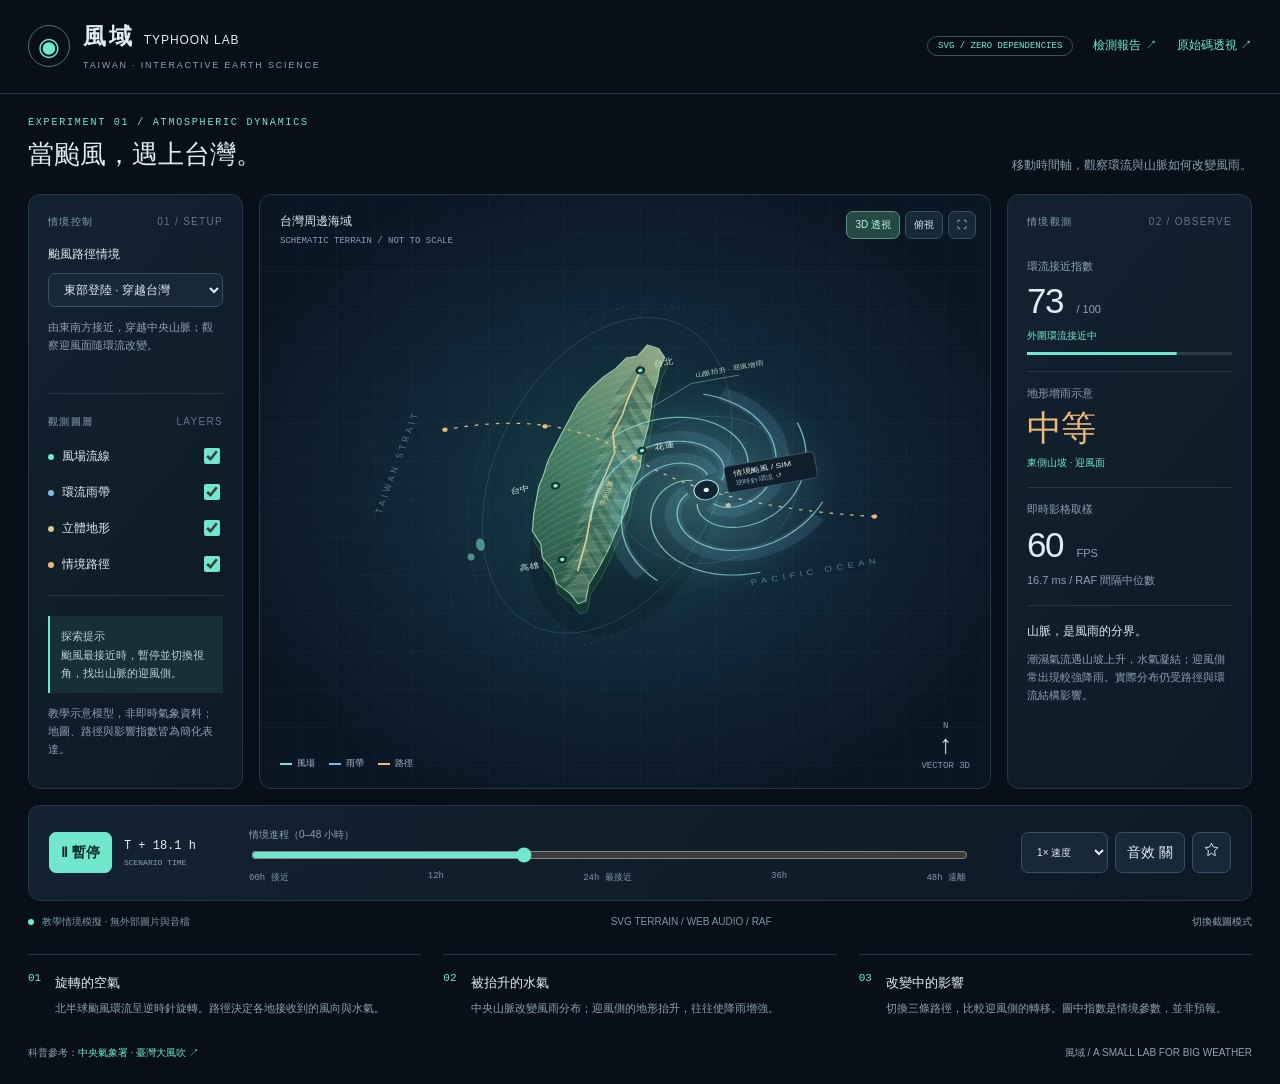
==== index.html @ c5cc216a "Publish typhoon interactive workbench without Markdown files" ====
<!doctype html>
<html lang="zh-Hant">
<head>
<meta charset="utf-8"><meta name="viewport" content="width=device-width,initial-scale=1">
<meta name="description" content="純 SVG 颱風與台灣地形互動教學工作台">
<title>風域 · TYPHOON LAB</title>
<style>
:root{color-scheme:dark;--bg:#090f19;--panel:#101d2b;--line:#263747;--text:#e1edf4;--muted:#8ca2b5;--cyan:#71e8cd;--amber:#efba79;--ease:cubic-bezier(.34,1.56,.64,1)}
*{box-sizing:border-box}
body{margin:0;background:var(--bg);color:var(--text);font:14px/1.65 'Segoe UI','Microsoft JhengHei',sans-serif}
button,select,input{font:inherit}
button,select{background:#172839;color:var(--text);border:1px solid #365064;border-radius:7px;padding:8px 11px}
button{cursor:pointer;transition:transform .22s var(--ease),background .2s}
button:hover{transform:scale(1.03);background:#254339}
button:active{transform:scale(.97)}
:focus-visible{outline:2px solid var(--cyan);outline-offset:4px}
a{color:var(--cyan);text-decoration:none}
a:hover{text-decoration:underline}
header{padding:18px 28px;border-bottom:1px solid var(--line);display:flex;justify-content:space-between;align-items:center;gap:20px}
.brand{display:flex;align-items:center;gap:13px}
.logo{width:42px;height:42px;border:1px solid #4c7468;border-radius:50%;display:grid;place-items:center;font-size:25px;color:var(--cyan)}
h1{font-size:23px;letter-spacing:.12em;margin:0}
h1 small{font-size:12px;font-weight:400;letter-spacing:.08em}
.brand p{font-size:9px;letter-spacing:.2em;color:var(--muted);margin:2px 0}
nav{display:flex;gap:20px;align-items:center;font-size:12px}
.badge{border:1px solid #35554b;color:var(--cyan);border-radius:20px;padding:4px 10px;font:9px Consolas,monospace}
.shell{max-width:1800px;margin:auto;padding:23px 28px}
.intro{display:flex;align-items:end;justify-content:space-between;margin-bottom:18px}
.eyebrow{font:10px Consolas,monospace;color:var(--cyan);letter-spacing:.18em}
h2{font-weight:500;font-size:26px;margin:5px 0 0}
.intro p{color:var(--muted);font-size:12px;margin:0}
.workspace{display:grid;grid-template-columns:215px minmax(350px,1fr) 245px;gap:16px}
.panel{border:1px solid var(--line);border-radius:12px;background:linear-gradient(130deg,#132231,#0e1926)}
.sidebar,.stats{padding:19px}
.section-label{display:flex;justify-content:space-between;font-size:10px;letter-spacing:.13em;color:var(--muted);margin-bottom:15px}
.section-label b{font-weight:400;color:#61798e}
.field label{display:block;font-size:12px;margin-bottom:8px}
.field select{width:100%;font-size:12px}
.scenario-copy,.small{color:var(--muted);font-size:11px}
.scenario-copy{min-height:55px}
.divider{height:1px;background:var(--line);margin:20px 0}
.toggle{display:flex;align-items:center;justify-content:space-between;margin:14px 0;font-size:12px;cursor:pointer}
.toggle input{accent-color:var(--cyan);width:16px;height:16px}
.dot{display:inline-block;width:6px;height:6px;background:var(--cyan);border-radius:50%;margin-right:8px}
.hint{padding:11px;border-left:2px solid var(--cyan);background:#173038;color:#bad2cf;font-size:11px}
.viewport{position:relative;overflow:hidden;background:radial-gradient(ellipse at center,#173e47 0%,#102737 40%,#0b1624 80%);min-height:500px}
.viewport:before{content:'';position:absolute;inset:0;background-image:linear-gradient(#79b6cc09 1px,transparent 1px),linear-gradient(90deg,#79b6cc09 1px,transparent 1px);background-size:38px 38px;pointer-events:none}
.canvas-head{position:absolute;top:17px;left:20px;z-index:2;font-size:12px}
.canvas-head p{font:9px Consolas,monospace;color:var(--muted);margin:5px 0}
.view-tools{position:absolute;right:14px;top:16px;display:flex;gap:5px;z-index:3}
.view-tools button{font-size:10px;padding:5px 8px}
.view-tools [aria-pressed=true]{background:#254a45;color:#b6f8e5;border-color:#588f80}
#scene{position:relative;width:100%;height:500px;display:block}
.world{transform-origin:400px 285px;transition:transform .7s ease-out}
.perspective .world{transform:translateY(35px) rotate(-10deg) scaleY(.8)}
.ocean-label{fill:#527b8a;font-size:11px;letter-spacing:5px}
.map-label{fill:#d6ebe5;font-size:11px}
.city{fill:#8df1d5;stroke:#12352f;stroke-width:3}
.terrain-line{fill:none;stroke:#a1c8a1;stroke-width:.65;opacity:.45}
.wind-path{fill:none;stroke:#99e7d6;stroke-width:1.6;stroke-linecap:round;opacity:.7}
.rainband{fill:none;stroke:#7cbee8;stroke-width:19;opacity:.13}
.storm-track{fill:none;stroke:var(--amber);stroke-width:1.7;stroke-dasharray:4 8}
.draw-path{stroke-dasharray:1;stroke-dashoffset:1;animation:draw 1s ease-out forwards}
@keyframes draw{to{stroke-dashoffset:0}
}
@keyframes bounce{50%{transform:scale(1.3)}
100%{transform:scale(1)}
}
.saved svg{animation:bounce .5s var(--ease)}
.canvas-bottom{position:absolute;bottom:17px;left:20px;right:20px;display:flex;justify-content:space-between;align-items:end;pointer-events:none}
.legend{display:flex;gap:14px;color:#9eb9c8;font-size:9px}
.legend i{width:12px;height:2px;display:inline-block;vertical-align:middle;margin-right:5px}
.compass{color:#7e9fae;text-align:center;font:9px Consolas,monospace}
.compass span{display:block;font-size:26px;color:#c1e9df}
.metric{padding:12px 0 16px;border-bottom:1px solid var(--line)}
.label{font-size:11px;color:var(--muted)}
.value{font-size:35px;line-height:1.5;font-weight:300;letter-spacing:-.04em}
.value small{font-size:11px;color:var(--muted);letter-spacing:0;margin-left:5px}
.sub{font-size:10px;color:var(--cyan)}
.amber .value{color:var(--amber)}
.bar{height:3px;background:#293d48;margin-top:8px;overflow:hidden}
.bar span{height:100%;background:var(--cyan);display:block;transform-origin:left}
.insight h3{font-size:12px;font-weight:500;margin:16px 0 8px}
.insight p{font-size:11px;color:var(--muted);margin:0}
.transport{grid-column:1/-1;display:grid;grid-template-columns:180px 1fr 245px;gap:20px;align-items:center;padding:16px 20px}
.play-group{display:flex;gap:12px;align-items:center}
.primary{background:var(--cyan);color:#092b25;border-color:var(--cyan);font-weight:600}
.primary:hover{background:#a5f3df}
.time-value{font:12px Consolas,monospace;white-space:nowrap}
.time-value small{display:block;font-size:8px;color:var(--muted);margin-top:5px}
.timeline label{font-size:10px;color:var(--muted)}
input[type=range]{width:100%;accent-color:var(--cyan);cursor:pointer}
.ticks{display:flex;justify-content:space-between;font:9px Consolas,monospace;color:#7e99ac}
.transport-end{display:flex;justify-content:end;gap:7px}
.transport-end select{font-size:10px;max-width:90px}
.bottomline{display:flex;justify-content:space-between;gap:15px;font-size:10px;color:#7c93a6;margin-top:13px}
.text-button{border:0;background:none;padding:0;color:var(--muted);font-size:10px}
.learning{display:grid;grid-template-columns:repeat(3,1fr);gap:22px;margin-top:24px}
.learn-item{border-top:1px solid var(--line);padding:17px 0;display:flex;gap:14px}
.number{color:var(--cyan);font:11px Consolas,monospace}
h3{font-size:13px;font-weight:500;margin:0 0 6px}
.learn-item p{font-size:11px;color:var(--muted);margin:0}
.foot{display:flex;justify-content:space-between;gap:15px;font-size:10px;color:var(--muted);padding-top:10px}
.toast{position:fixed;bottom:25px;left:50%;transform:translateX(-50%);padding:10px 20px;border:1px solid #68b69c;background:#23453a;border-radius:7px;z-index:20}
.capture .learning,.capture .foot{display:none}
@media(min-width:1600px){#scene{height:570px}
.viewport{min-height:570px}
.sidebar,.stats{padding:24px}
.metric{padding:18px 0 23px}
.scenario-copy{min-height:85px}
}
@media(max-width:1100px){.workspace{grid-template-columns:185px minmax(300px,1fr)}
.stats{grid-column:1/-1;display:grid;grid-template-columns:repeat(4,1fr);gap:18px}
.stats>.section-label{display:none}
.metric{border:0;padding:0}
.insight h3{margin-top:0}
.transport{grid-template-columns:150px 1fr 220px}
nav .badge{display:none}
}
@media(max-width:700px){header{padding:15px}
h1{font-size:20px}
h1 small{font-size:10px}
nav{gap:10px;font-size:11px}
nav a:last-child{display:none}
.shell{padding:16px}
.intro{display:block}
.intro p{margin-top:7px}
.workspace{display:flex;flex-direction:column}
.sidebar{display:grid;grid-template-columns:1fr 1fr;gap:10px;padding:15px}
.sidebar>.section-label,.sidebar>.divider,.sidebar>.hint{display:none}
.layers{grid-column:2;grid-row:1}
.toggle{margin:6px 0}
.sidebar>.small{grid-column:1/-1;margin:0}
.scenario-copy{min-height:0}
.viewport{min-height:410px}
#scene{height:410px}
.view-tools{top:51px}
.stats{grid-template-columns:repeat(3,1fr);padding:15px;gap:12px}
.value{font-size:27px}
.insight{grid-column:1/-1}
.transport{display:flex;flex-wrap:wrap;gap:12px;padding:15px}
.timeline{order:3;width:100%}
.transport-end{margin-left:auto}
.learning{display:block}
.bottomline,.foot{flex-wrap:wrap}
}
@media(prefers-reduced-motion:reduce){*{animation:none!important;transition:none!important}
}
@media print{header,.sidebar,.transport,.foot{display:none}
.workspace{display:block}
.viewport{break-inside:avoid}
.stats{display:flex;gap:25px}
body{print-color-adjust:exact}
}


@media(max-width:700px){header{flex-wrap:wrap;gap:10px}.brand{min-width:0}.workspace>*{min-width:0;width:100%}.sidebar{grid-template-columns:minmax(0,1.2fr) minmax(0,1fr)}.field,.layers{min-width:0}.field select{min-width:0;max-width:100%;padding:7px 4px;font-size:10px}.toggle{font-size:10px}.layers .section-label{font-size:9px}.transport-end{flex-wrap:wrap}.stats{grid-template-columns:repeat(3,minmax(0,1fr))}.stats .small{font-size:9px}.bottomline span{overflow-wrap:anywhere}.foot{flex-direction:column}}
</style>
</head>
<body>
<header>
<div class="brand">
<div class="logo" aria-hidden="true">◉</div>
<div>
<h1>風域 <small>TYPHOON LAB</small>
</h1>
<p>TAIWAN · INTERACTIVE EARTH SCIENCE</p>
</div>
</div>
<nav aria-label="主要導覽">
<span class="badge">SVG / ZERO DEPENDENCIES</span>
<a href="review.html">檢測報告 ↗</a>
<a href="pointout.html">原始碼透視 ↗</a>
</nav>
</header>
<main class="shell">
<div class="intro">
<div>
<div class="eyebrow">EXPERIMENT 01 / ATMOSPHERIC DYNAMICS</div>
<h2>當颱風，遇上台灣。</h2>
</div>
<p>移動時間軸，觀察環流與山脈如何改變風雨。</p>
</div>
<div class="workspace">
<aside class="panel sidebar">
<div class="section-label">情境控制 <b>01 / SETUP</b>
</div>
<div class="field">
<label for="scenario">颱風路徑情境</label>
<select id="scenario">
<option value="cross">東部登陸 · 穿越台灣</option>
<option value="north">東側北上 · 沿海掠過</option>
<option value="south">南側通過 · 西南氣流</option>
</select>
<p class="scenario-copy" id="scenarioCopy">
</p>
</div>
<div class="divider">
</div>
<div class="layers">
<div class="section-label">觀測圖層 <b>LAYERS</b>
</div>
<label class="toggle">
<span>
<i class="dot">
</i>風場流線</span>
<input id="windToggle" type="checkbox" checked>
</label>
<label class="toggle">
<span>
<i class="dot" style="background:#7cbee8">
</i>環流雨帶</span>
<input id="rainToggle" type="checkbox" checked>
</label>
<label class="toggle">
<span>
<i class="dot" style="background:#d3c791">
</i>立體地形</span>
<input id="terrainToggle" type="checkbox" checked>
</label>
<label class="toggle">
<span>
<i class="dot" style="background:#efba79">
</i>情境路徑</span>
<input id="trackToggle" type="checkbox" checked>
</label>
</div>
<div class="divider">
</div>
<div class="hint">探索提示<br>颱風最接近時，暫停並切換視角，找出山脈的迎風側。</div>
<p class="small">教學示意模型，非即時氣象資料；地圖、路徑與影響指數皆為簡化表達。</p>
</aside>
<section class="panel viewport perspective" id="viewport" aria-label="台灣與颱風三維向量視覺化">
<div class="canvas-head">台灣周邊海域<p>SCHEMATIC TERRAIN / NOT TO SCALE</p>
</div>
<div class="view-tools">
<button id="view3d" aria-pressed="true">3D 透視</button>
<button id="view2d" aria-pressed="false">俯視</button>
<button id="fullscreen" aria-label="全螢幕展示">⛶</button>
</div>
<svg id="scene" viewBox="0 0 800 570" role="img" aria-labelledby="mapTitle mapDesc">
<title id="mapTitle">台灣地形與颱風環流示意</title>
<desc id="mapDesc">逆時針颱風沿虛線移動，台灣中央山脈以向量山脊呈現。</desc>
<defs>
<linearGradient id="land" x1="0" y1="1" x2="1" y2="0">
<stop stop-color="#255348"/>
<stop offset=".5" stop-color="#4b8168"/>
<stop offset="1" stop-color="#95aa88"/>
</linearGradient>
<radialGradient id="stormGlow">
<stop stop-color="#87d8df" stop-opacity=".3"/>
<stop offset="1" stop-color="#70b3d0" stop-opacity="0"/>
</radialGradient>
<pattern id="seaGrid" width="60" height="60" patternUnits="userSpaceOnUse">
<path d="M60 0H0V60" fill="none" stroke="#548b9b" stroke-opacity=".15" stroke-width=".6"/>
</pattern>
<path id="island" d="M451 107 463 115 468 129 460 143 455 160 447 179 441 203 435 224 425 250 419 276 405 303 397 330 380 359 366 386 351 410 338 428 331 451 322 453 315 437 302 419 300 399 291 379 292 360 285 340 290 316 296 296 301 279 309 263 317 244 327 227 338 209 350 190 362 171 379 154 395 141 411 132 425 120 438 120Z"/>
<clipPath id="islandClip">
<use href="#island"/>
</clipPath>
</defs>
<g class="world">
<ellipse cx="385" cy="360" rx="100" ry="150" fill="#000" opacity=".16" transform="rotate(24 385 360)"/>
<rect x="60" y="60" width="680" height="470" fill="url(#seaGrid)"/>
<text x="119" y="278" class="ocean-label" transform="rotate(-65 119 278)">TAIWAN STRAIT</text>
<text x="520" y="470" class="ocean-label">PACIFIC OCEAN</text>
<g opacity=".3" stroke="#5e9d9d" fill="none">
<ellipse cx="380" cy="280" rx="134" ry="226" transform="rotate(24 380 280)"/>
<ellipse cx="380" cy="280" rx="151" ry="245" transform="rotate(24 380 280)" stroke-dasharray="2 6"/>
</g>
<use href="#island" fill="#153a33" transform="translate(0 15)" stroke="#759f82" stroke-opacity=".4"/>
<use href="#island" fill="url(#land)" stroke="#9aceaa" stroke-width="1.3"/>
<g id="terrain" clip-path="url(#islandClip)">
<g id="terrainMesh">
</g>
<path d="M437 143 418 179 409 199 395 222 393 250 378 279 365 302 354 331 344 365 328 407" stroke="#e0cf97" stroke-width="2" fill="none"/>
<g id="contours">
</g>
</g>
<g id="track">
<path id="route" class="storm-track" d="M672 404 Q489 350 414 262 T207 176"/>
<g id="trackPoints" fill="#efba79">
</g>
</g>
<g id="stormPosition">
<circle r="155" fill="url(#stormGlow)"/>
<circle r="104" fill="none" stroke="#7cbee8" stroke-opacity=".2"/>
<g id="rain">
</g>
<g id="cyclone">
</g>
<circle r="14" fill="#102635" stroke="#b8eee2" stroke-width="1.3"/>
<circle r="3" fill="#d8f9ed"/>
<g transform="translate(24 -28)">
<rect width="104" height="38" rx="5" fill="#111e2b" stroke="#3c626d"/>
<text x="10" y="15" fill="#e5f3ef" font-size="10">情境颱風 / SIM</text>
<text x="10" y="29" fill="#85aeba" font-size="9">逆時針環流 ↺</text>
</g>
</g>
<g class="map-label">
<circle cx="438" cy="141" r="4" class="city"/>
<text x="454" y="139">台北</text>
<circle cx="320" cy="282" r="4" class="city"/>
<text x="268" y="282">台中</text>
<circle cx="313" cy="387" r="4" class="city"/>
<text x="263" y="393">高雄</text>
<circle cx="424" cy="254" r="4" class="city"/>
<text x="439" y="256">花蓮</text>
<text x="371" y="322" fill="#e1d9a8" font-size="9" transform="rotate(-65 371 322)">中央山脈</text>
</g>
<path d="M418 208 493 172H548" fill="none" stroke="#8aacab" stroke-width=".7"/>
<text x="499" y="164" fill="#b1ccbf" font-size="9">山脈抬升 · 迎風增雨</text>
<g fill="#6bbaa8" opacity=".7">
<ellipse cx="224" cy="346" rx="5" ry="9"/>
<ellipse cx="211" cy="361" rx="4" ry="5"/>
</g>
</g>
</svg>
<div class="canvas-bottom">
<div class="legend">
<span>
<i style="background:#71e8cd">
</i>風場</span>
<span>
<i style="background:#7cbee8">
</i>雨帶</span>
<span>
<i style="background:#efba79">
</i>路徑</span>
</div>
<div class="compass">N<span>↑</span>VECTOR 3D</div>
</div>
</section>
<aside class="panel stats">
<div class="section-label">情境觀測 <b>02 / OBSERVE</b>
</div>
<div class="metric">
<div class="label">環流接近指數</div>
<div class="value">
<span id="proximity">—</span>
<small>/ 100</small>
</div>
<div class="sub" id="phase">外圍環流接近中</div>
<div class="bar">
<span id="proximityBar">
</span>
</div>
</div>
<div class="metric amber">
<div class="label">地形增雨示意</div>
<div class="value" id="rainLevel">中等</div>
<div class="sub" id="windward">東側山坡 · 迎風面</div>
</div>
<div class="metric">
<div class="label">即時影格取樣</div>
<div class="value">
<span id="fps">—</span>
<small>FPS</small>
</div>
<div class="small">
<span id="frameMs">—</span> ms / RAF 間隔中位數</div>
</div>
<div class="insight">
<h3>山脈，是風雨的分界。</h3>
<p>潮濕氣流遇山坡上升，水氣凝結；迎風側常出現較強降雨。實際分布仍受路徑與環流結構影響。</p>
</div>
</aside>
<section class="panel transport" aria-label="播放控制">
<div class="play-group">
<button id="play" class="primary">Ⅱ 暫停</button>
<div id="timeLabel" class="time-value">T + 16.8 h<small>SCENARIO TIME</small>
</div>
</div>
<div class="timeline">
<label for="scrubber">情境進程（0–48 小時）</label>
<input id="scrubber" type="range" min="0" max="1000" value="350" aria-label="情境時間軸">
<div class="ticks">
<span>00h 接近</span>
<span>12h</span>
<span>24h 最接近</span>
<span>36h</span>
<span>48h 遠離</span>
</div>
</div>
<div class="transport-end">
<select id="speed" aria-label="播放速度">
<option value="1">1× 速度</option>
<option value="2">2× 速度</option>
<option value=".5">0.5× 速度</option>
</select>
<button id="sound" aria-pressed="false">音效 關</button>
<button id="bookmark" aria-label="收藏目前情境" aria-pressed="false">
<svg width="15" height="15" viewBox="0 0 24 24" fill="none" stroke="currentColor" stroke-width="1.5">
<path id="starPath" pathLength="1" d="m12 2 3 6 7 1-5 5 1 8-6-4-6 4 1-8-5-5 7-1Z"/>
</svg>
</button>
</div>
</section>
</div>
<div class="bottomline">
<span>
<i class="dot">
</i>教學情境模擬 · 無外部圖片與音檔</span>
<span>SVG TERRAIN / WEB AUDIO / RAF</span>
<button id="captureMode" class="text-button">切換截圖模式</button>
</div>
<section class="learning" aria-label="原理導讀">
<article class="learn-item">
<span class="number">01</span>
<div>
<h3>旋轉的空氣</h3>
<p>北半球颱風環流呈逆時針旋轉。路徑決定各地接收到的風向與水氣。</p>
</div>
</article>
<article class="learn-item">
<span class="number">02</span>
<div>
<h3>被抬升的水氣</h3>
<p>中央山脈改變風雨分布；迎風側的地形抬升，往往使降雨增強。</p>
</div>
</article>
<article class="learn-item">
<span class="number">03</span>
<div>
<h3>改變中的影響</h3>
<p>切換三條路徑，比較迎風側的轉移。圖中指數是情境參數，並非預報。</p>
</div>
</article>
</section>
<footer class="foot">
<span>科普參考：<a href="https://pweb.cwa.gov.tw/PopularScience/wt/wt_30.html" target="_blank" rel="noopener">中央氣象署 · 臺灣大風吹 ↗</a>
</span>
<span>風域 / A SMALL LAB FOR BIG WEATHER</span>
</footer>
</main>
<div id="toast" class="toast" role="status" hidden>
</div>
<script>

'use strict';
const $=id=>document.getElementById(id),NS='http://www.w3.org/2000/svg';
// Local SVG geometry: no external media requests.
function svgNode(tag,attrs,parent){const n=document.createElementNS(NS,tag);for(const [k,v] of Object.entries(attrs))n.setAttribute(k,v);parent.append(n);return n;}
for(let i=0;i<29;i++){const y=130+i*11,x=445-i*4.2;svgNode('path',{d:'M'+(x-100)+' '+(y+34)+' Q'+(x-8)+' '+(y-35)+' '+(x+61)+' '+(y+27),class:'terrain-line'},$('contours'));}
for(let i=0;i<28;i++){const y=145+i*10,x=439-i*3.9,peak=13+Math.sin(i*2.3)*8;svgNode('path',{d:'M'+(x-35)+' '+(y+24)+' L'+x+' '+(y-peak)+' L'+(x+15)+' '+(y+35)+'Z',fill:i%2?'#bdd3aa':'#1d4f45',opacity:i%2?'.2':'.4',stroke:'#a3c9a1','stroke-width':'.5'},$('terrainMesh'));}
for(let arm=0;arm<7;arm++){let d='';for(let j=0;j<=60;j++){const r=22+j*1.9,a=arm*Math.PI*2/7-j*.046;d+=(j?'L':'M')+(Math.cos(a)*r).toFixed(2)+' '+(Math.sin(a)*r).toFixed(2)+' ';}svgNode('path',{d,class:'wind-path'},$('cyclone'));if(arm%2===0)svgNode('path',{d,class:'rainband'},$('rain'));}
const scenarios={cross:{d:'M672 404 Q489 350 414 262 T207 176',points:[[672,404],[510,352],[414,262],[320,196],[207,176]],copy:'由東南方接近，穿越中央山脈；觀察迎風面隨環流改變。',wind:['東側山坡 · 迎風面','西側山坡 · 迎風面']},north:{d:'M650 455 Q560 300 506 204 T518 70',points:[[650,455],[568,320],[506,204],[500,132],[518,70]],copy:'沿台灣東側海面北上，觀察東部與北部山區的迎風效應。',wind:['東側山坡 · 迎風面','北側山坡 · 迎風面']},south:{d:'M680 448 Q488 478 364 444 T120 380',points:[[680,448],[516,462],[364,444],[240,408],[120,380]],copy:'從台灣南側向西移動；後期以西南側水氣增強作教學示意。',wind:['東南山坡 · 迎風面','西南山坡 · 迎風面']}};
const reduced=matchMedia('(prefers-reduced-motion: reduce)').matches;
let playing=!reduced,progress=.35,last=0,rotation=0,soundEnabled=false,audioContext,frames=[],lastMetrics=0,lastUI=0,toastTimer,scrubSoundAt=0,routeLength=0;
function notify(message){$('toast').textContent=message;$('toast').hidden=false;clearTimeout(toastTimer);toastTimer=setTimeout(()=>$('toast').hidden=true,2600);}
// Independent oscillator/envelope per note allows overlapping rapid clicks.
async function tone(kind='click'){if(!soundEnabled)return;try{audioContext??=new (window.AudioContext||window.webkitAudioContext)();await audioContext.resume();const t=audioContext.currentTime;for(const [i,f] of (kind==='chord'?[523.25,659.25,783.99]:kind==='snap'?[880]:[1200]).entries()){const o=audioContext.createOscillator(),g=audioContext.createGain();o.type='sine';o.frequency.setValueAtTime(f,t);o.frequency.exponentialRampToValueAtTime(f*.65,t+.08);g.gain.setValueAtTime(.0001,t);g.gain.exponentialRampToValueAtTime(.055/(i+1),t+.006);g.gain.exponentialRampToValueAtTime(.0001,t+.1);o.connect(g).connect(audioContext.destination);o.start(t);o.stop(t+.12);o.onended=()=>{o.disconnect();g.disconnect();};}}catch{soundEnabled=false;$('sound').textContent='音效 不可用';$('sound').setAttribute('aria-pressed','false');notify('音效未能啟用，請確認瀏覽器音訊權限。');}}
function updateScene(){const p=$('route').getPointAtLength(routeLength*progress);$('stormPosition').setAttribute('transform','translate('+p.x+' '+p.y+')');const proximity=Math.round(100*Math.exp(-Math.pow((progress-.55)/.31,2)));$('proximity').textContent=proximity;$('proximityBar').style.transform='scaleX('+(proximity/100)+')';$('rainLevel').textContent=proximity>78?'強烈':proximity>35?'中等':'微弱';$('phase').textContent=progress<.48?'外圍環流接近中':progress<.65?'環流最接近台灣':'環流逐漸遠離';$('windward').textContent=scenarios[$('scenario').value].wind[progress<.62?0:1];$('timeLabel').replaceChildren(document.createTextNode('T + '+(progress*48).toFixed(1)+' h'),Object.assign(document.createElement('small'),{textContent:'SCENARIO TIME'}));$('scrubber').value=Math.round(progress*1000);}
function setScenario(){const s=scenarios[$('scenario').value];$('route').setAttribute('d',s.d);routeLength=$('route').getTotalLength();$('trackPoints').replaceChildren();for(const [x,y] of s.points)svgNode('circle',{cx:x,cy:y,r:3},$('trackPoints'));$('scenarioCopy').textContent=s.copy;frames=[];updateScene();tone('snap');}
function syncPlay(){$('play').textContent=playing?'Ⅱ 暫停':'▶ 播放';$('play').setAttribute('aria-label',playing?'暫停動畫':'播放動畫');}
$('play').onclick=()=>{playing=!playing;syncPlay();tone();};$('scenario').onchange=setScenario;
$('scrubber').oninput=()=>{progress=Number($('scrubber').value)/1000;updateScene();if(performance.now()-scrubSoundAt>140){tone('snap');scrubSoundAt=performance.now();}};
for(const [id,target] of [['windToggle','cyclone'],['rainToggle','rain'],['terrainToggle','terrain'],['trackToggle','track']])$(id).onchange=()=>{$(target).style.opacity=$(id).checked?'1':'0';tone();};
for(const [id,is3d] of [['view3d',true],['view2d',false]])$(id).onclick=()=>{$('viewport').classList.toggle('perspective',is3d);$('view3d').setAttribute('aria-pressed',String(is3d));$('view2d').setAttribute('aria-pressed',String(!is3d));tone('snap');};
$('sound').onclick=()=>{soundEnabled=!soundEnabled;$('sound').textContent=soundEnabled?'音效 開':'音效 關';$('sound').setAttribute('aria-pressed',String(soundEnabled));tone('chord');};
$('bookmark').onclick=()=>{const saved=$('bookmark').getAttribute('aria-pressed')!=='true';$('bookmark').setAttribute('aria-pressed',String(saved));$('bookmark').classList.toggle('saved',saved);$('starPath').classList.toggle('draw-path',saved);$('starPath').setAttribute('fill',saved?'#efba79':'none');try{saved?localStorage.setItem('typhoon-bookmark',JSON.stringify({scenario:$('scenario').value,progress})):localStorage.removeItem('typhoon-bookmark');}catch{}notify(saved?'已收藏目前路徑與時間；下次開啟將恢復。':'已移除收藏');tone('chord');};
$('fullscreen').onclick=async()=>{try{if(document.fullscreenElement)await document.exitFullscreen();else await document.documentElement.requestFullscreen();}catch{notify('此瀏覽器未允許全螢幕，可使用 F11。');}};
$('captureMode').onclick=()=>document.body.classList.toggle('capture');
// RAF cadence measures scheduling intervals, not JS task execution time.
function animate(now){const dt=last?now-last:0;last=now;if(!document.hidden&&dt>0&&dt<250){frames.push(dt);if(frames.length>180)frames.shift();if(playing){progress=(progress+dt*.000018*Number($('speed').value))%1;if(!reduced){rotation-=dt*.018;$('cyclone').setAttribute('transform','rotate('+rotation+')');$('rain').setAttribute('transform','rotate('+(rotation*.7)+')');}if(now-lastUI>60){updateScene();lastUI=now;}}if(now-lastMetrics>1000&&frames.length>15){const sorted=[...frames].sort((a,b)=>a-b),median=sorted[Math.floor(sorted.length/2)],p95=sorted[Math.floor(sorted.length*.95)];$('fps').textContent=Math.round(1000/median);$('frameMs').textContent=median.toFixed(1);const measurement={sampledAt:new Date().toISOString(),sampleCount:frames.length,rafMedianMs:median,rafP95Ms:p95,estimatedFps:1000/median,viewport:innerWidth+'×'+innerHeight,userAgent:navigator.userAgent,visible:!document.hidden};try{localStorage.setItem('typhoon-metrics',JSON.stringify(measurement));}catch{}window.typhoonMetrics=measurement;lastMetrics=now;}}requestAnimationFrame(animate);}
document.addEventListener('visibilitychange',()=>{last=0;frames=[];});
try{const saved=JSON.parse(localStorage.getItem('typhoon-bookmark'));if(saved&&scenarios[saved.scenario]&&Number.isFinite(saved.progress)){$('scenario').value=saved.scenario;progress=Math.max(0,Math.min(1,saved.progress));$('bookmark').setAttribute('aria-pressed','true');$('starPath').setAttribute('fill','#efba79');}}catch{}
setScenario();syncPlay();requestAnimationFrame(animate);

</script>
</body>
</html>
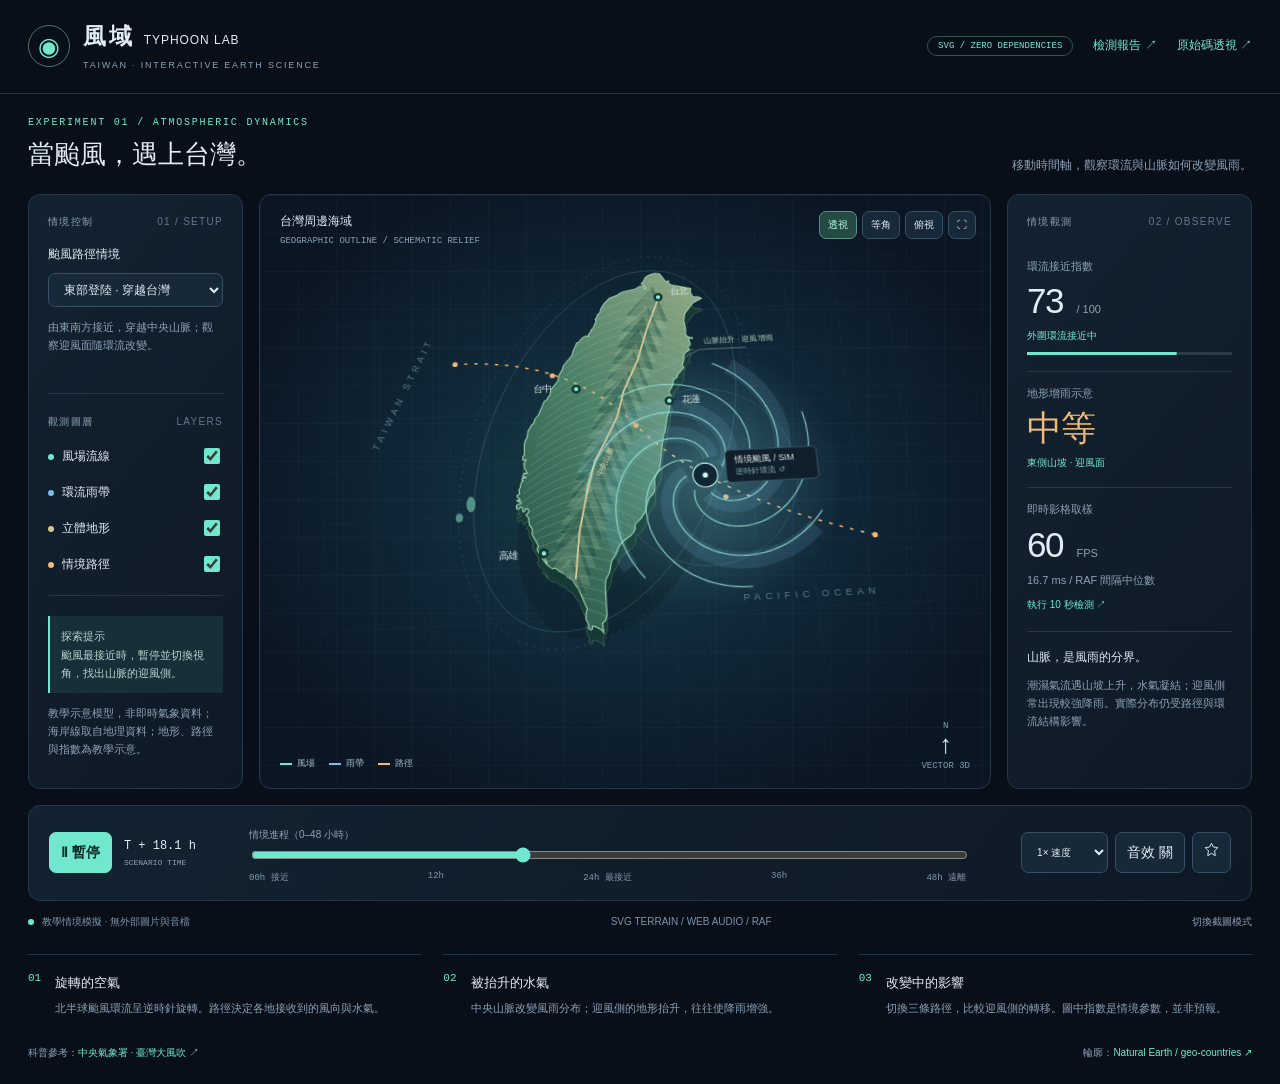
==== commit b4957032: "Refine Taiwan geographic outline and add perspective/isometric views" ====
--- a/index.html
+++ b/index.html
@@ -52,7 +52,10 @@
 .view-tools [aria-pressed=true]{background:#254a45;color:#b6f8e5;border-color:#588f80}
 #scene{position:relative;width:100%;height:500px;display:block}
 .world{transform-origin:400px 285px;transition:transform .7s ease-out}
-.perspective .world{transform:translateY(35px) rotate(-10deg) scaleY(.8)}
+.world{transform:none!important}
+#scene{transform-origin:50% 50%;transition:transform .7s ease-out;transform:rotateX(0deg)}
+.perspective #scene{transform:perspective(1100px) rotateX(18deg) rotateZ(-3deg)}
+.isometric #scene{transform:rotateX(54.7356deg) rotateZ(-45deg)}
 .ocean-label{fill:#527b8a;font-size:11px;letter-spacing:5px}
 .map-label{fill:#d6ebe5;font-size:11px}
 .city{fill:#8df1d5;stroke:#12352f;stroke-width:3}
@@ -228,13 +231,14 @@
 <div class="divider">
 </div>
 <div class="hint">探索提示<br>颱風最接近時，暫停並切換視角，找出山脈的迎風側。</div>
-<p class="small">教學示意模型，非即時氣象資料；地圖、路徑與影響指數皆為簡化表達。</p>
+<p class="small">教學示意模型，非即時氣象資料；海岸線取自地理資料；地形、路徑與指數為教學示意。</p>
 </aside>
 <section class="panel viewport perspective" id="viewport" aria-label="台灣與颱風三維向量視覺化">
-<div class="canvas-head">台灣周邊海域<p>SCHEMATIC TERRAIN / NOT TO SCALE</p>
+<div class="canvas-head">台灣周邊海域<p>GEOGRAPHIC OUTLINE / SCHEMATIC RELIEF</p>
 </div>
 <div class="view-tools">
-<button id="view3d" aria-pressed="true">3D 透視</button>
+<button id="view3d" aria-pressed="true">透視</button>
+<button id="viewIso" aria-pressed="false">等角</button>
 <button id="view2d" aria-pressed="false">俯視</button>
 <button id="fullscreen" aria-label="全螢幕展示">⛶</button>
 </div>
@@ -254,7 +258,7 @@
 <pattern id="seaGrid" width="60" height="60" patternUnits="userSpaceOnUse">
 <path d="M60 0H0V60" fill="none" stroke="#548b9b" stroke-opacity=".15" stroke-width=".6"/>
 </pattern>
-<path id="island" d="M451 107 463 115 468 129 460 143 455 160 447 179 441 203 435 224 425 250 419 276 405 303 397 330 380 359 366 386 351 410 338 428 331 451 322 453 315 437 302 419 300 399 291 379 292 360 285 340 290 316 296 296 301 279 309 263 317 244 327 227 338 209 350 190 362 171 379 154 395 141 411 132 425 120 438 120Z"/>
+<path id="island" d="M488.9 112.9 L479.4 124.9 L477.5 134.5 L479.0 144.4 L478.4 151.4 L479.9 154.1 L482.8 155.9 L486.1 156.5 L486.1 157.3 L483.3 157.3 L481.4 158.2 L483.1 163.2 L482.8 165.7 L480.2 167.2 L481.3 171.9 L477.5 174.6 L474.4 178.1 L474.5 182.5 L471.9 190.7 L473.5 193.6 L465.6 202.6 L464.9 205.0 L460.8 208.3 L458.4 216.2 L454.4 222.9 L454.5 225.0 L456.9 229.3 L457.0 230.7 L454.9 234.8 L453.0 246.3 L450.2 253.8 L446.6 271.3 L444.5 275.6 L437.7 315.4 L433.6 321.7 L431.5 326.5 L430.5 340.3 L428.4 344.7 L424.4 348.1 L421.1 355.4 L418.9 363.7 L413.8 371.5 L406.3 378.4 L406.3 383.5 L404.8 386.5 L400.6 391.1 L393.6 395.9 L387.7 401.8 L383.3 411.1 L378.3 418.2 L375.4 431.1 L371.2 438.5 L370.6 441.0 L369.9 448.2 L370.4 477.6 L368.6 483.5 L365.3 486.2 L365.9 496.6 L363.9 493.6 L357.5 489.7 L354.0 488.9 L353.8 491.8 L352.8 492.9 L351.3 492.5 L349.7 491.1 L350.2 486.9 L347.6 481.8 L347.7 474.6 L349.3 470.3 L340.6 447.4 L337.4 443.1 L334.6 437.5 L328.7 433.3 L328.0 431.1 L321.6 427.7 L316.6 423.8 L315.3 423.3 L312.8 423.6 L307.1 419.1 L301.8 411.5 L307.4 418.3 L306.7 415.1 L305.0 411.9 L298.7 405.5 L296.5 401.6 L298.0 397.7 L297.3 395.2 L291.9 384.7 L291.5 381.5 L292.3 378.8 L289.1 373.2 L287.8 364.4 L285.3 361.1 L287.3 359.6 L288.5 356.9 L288.0 354.6 L285.3 354.2 L283.5 357.7 L282.0 357.6 L281.3 352.5 L279.5 351.7 L277.7 353.9 L276.5 354.2 L275.2 353.1 L274.9 351.6 L275.7 349.0 L280.0 347.7 L280.4 346.4 L275.7 344.7 L275.7 343.8 L279.1 343.8 L278.8 342.6 L275.7 339.6 L276.0 337.8 L278.3 336.8 L278.9 335.7 L277.9 332.5 L279.9 328.4 L279.9 326.4 L281.4 322.5 L283.2 321.4 L281.6 320.3 L282.3 318.5 L286.0 318.0 L285.7 316.6 L284.7 317.3 L282.8 317.1 L282.8 315.6 L283.9 313.1 L287.8 313.0 L284.4 304.9 L285.3 302.4 L283.9 301.8 L287.0 296.7 L283.3 296.9 L283.2 293.1 L285.2 290.8 L285.4 278.2 L286.7 273.9 L288.6 270.5 L290.1 262.3 L294.2 255.5 L296.6 253.7 L298.6 247.9 L302.6 243.7 L309.3 227.8 L313.4 224.7 L314.1 222.2 L316.4 220.4 L317.6 213.4 L325.8 203.5 L328.0 195.4 L332.0 188.3 L333.3 184.0 L343.8 171.6 L345.0 167.0 L349.9 156.1 L352.9 155.2 L354.8 152.1 L358.7 148.7 L361.1 148.1 L364.3 148.7 L363.9 146.3 L366.7 143.0 L367.9 139.7 L369.5 139.0 L373.8 129.7 L373.0 127.2 L375.1 124.1 L375.8 121.1 L379.0 118.6 L380.1 114.1 L384.9 106.5 L391.2 100.3 L399.3 97.6 L404.7 94.0 L408.7 92.6 L422.4 90.1 L428.0 86.7 L431.9 87.0 L434.0 90.0 L435.5 89.4 L433.9 86.9 L430.0 83.6 L430.4 82.4 L432.4 80.9 L434.7 76.2 L437.6 73.6 L441.8 71.5 L446.6 70.4 L451.4 70.9 L453.3 72.4 L459.3 81.8 L463.3 81.3 L462.4 84.0 L465.6 86.8 L487.4 92.3 L488.8 93.2 L487.9 96.0 L488.2 98.3 L490.4 103.8 L496.0 103.9 L499.5 105.3 L500.4 106.4 L491.3 110.8 L488.9 112.9Z"/>
 <clipPath id="islandClip">
 <use href="#island"/>
 </clipPath>
@@ -273,7 +277,7 @@
 <g id="terrain" clip-path="url(#islandClip)">
 <g id="terrainMesh">
 </g>
-<path d="M437 143 418 179 409 199 395 222 393 250 378 279 365 302 354 331 344 365 328 407" stroke="#e0cf97" stroke-width="2" fill="none"/>
+<path d="M449 104 433 143 420 182 402 219 393 250 378 279 365 302 354 341 344 385 338 437" stroke="#e0cf97" stroke-width="2" fill="none"/>
 <g id="contours">
 </g>
 </g>
@@ -298,14 +302,14 @@
 </g>
 </g>
 <g class="map-label">
-<circle cx="438" cy="141" r="4" class="city"/>
-<text x="454" y="139">台北</text>
-<circle cx="320" cy="282" r="4" class="city"/>
-<text x="268" y="282">台中</text>
-<circle cx="313" cy="387" r="4" class="city"/>
-<text x="263" y="393">高雄</text>
-<circle cx="424" cy="254" r="4" class="city"/>
-<text x="439" y="256">花蓮</text>
+<circle cx="449" cy="102" r="4" class="city"/>
+<text x="464" y="99">台北</text>
+<circle cx="347" cy="214" r="4" class="city"/>
+<text x="297" y="215">台中</text>
+<circle cx="304" cy="406" r="4" class="city"/>
+<text x="254" y="410">高雄</text>
+<circle cx="454" cy="234" r="4" class="city"/>
+<text x="468" y="237">花蓮</text>
 <text x="371" y="322" fill="#e1d9a8" font-size="9" transform="rotate(-65 371 322)">中央山脈</text>
 </g>
 <path d="M418 208 493 172H548" fill="none" stroke="#8aacab" stroke-width=".7"/>
@@ -358,7 +362,7 @@
 <small>FPS</small>
 </div>
 <div class="small">
-<span id="frameMs">—</span> ms / RAF 間隔中位數</div>
+<span id="frameMs">—</span> ms / RAF 間隔中位數</div><button id="startAudit" class="text-button" style="margin-top:8px;color:var(--cyan)">執行 10 秒檢測 ↗</button><div id="auditStatus" class="small" role="status"></div>
 </div>
 <div class="insight">
 <h3>山脈，是風雨的分界。</h3>
@@ -430,7 +434,7 @@
 <footer class="foot">
 <span>科普參考：<a href="https://pweb.cwa.gov.tw/PopularScience/wt/wt_30.html" target="_blank" rel="noopener">中央氣象署 · 臺灣大風吹 ↗</a>
 </span>
-<span>風域 / A SMALL LAB FOR BIG WEATHER</span>
+<span>輪廓：<a href="https://github.com/datasets/geo-countries" target="_blank" rel="noopener">Natural Earth / geo-countries ↗</a></span>
 </footer>
 </main>
 <div id="toast" class="toast" role="status" hidden>
@@ -438,11 +442,17 @@
 <script>
 
 'use strict';
+const runtimeErrors=[],runtimeWarnings=[];
+window.addEventListener('error',e=>runtimeErrors.push(String(e.message||'Resource error')));
+window.addEventListener('unhandledrejection',e=>runtimeErrors.push(String(e.reason)));
+for(const [level,list] of [['error',runtimeErrors],['warn',runtimeWarnings]]){const original=console[level].bind(console);console[level]=(...args)=>{list.push(args.map(String).join(' '));original(...args);};}
+const longTasks=[];try{new PerformanceObserver(list=>{for(const e of list.getEntries())longTasks.push({startTime:e.startTime,duration:e.duration});}).observe({type:'longtask',buffered:true});}catch{}
+
 const $=id=>document.getElementById(id),NS='http://www.w3.org/2000/svg';
 // Local SVG geometry: no external media requests.
 function svgNode(tag,attrs,parent){const n=document.createElementNS(NS,tag);for(const [k,v] of Object.entries(attrs))n.setAttribute(k,v);parent.append(n);return n;}
-for(let i=0;i<29;i++){const y=130+i*11,x=445-i*4.2;svgNode('path',{d:'M'+(x-100)+' '+(y+34)+' Q'+(x-8)+' '+(y-35)+' '+(x+61)+' '+(y+27),class:'terrain-line'},$('contours'));}
-for(let i=0;i<28;i++){const y=145+i*10,x=439-i*3.9,peak=13+Math.sin(i*2.3)*8;svgNode('path',{d:'M'+(x-35)+' '+(y+24)+' L'+x+' '+(y-peak)+' L'+(x+15)+' '+(y+35)+'Z',fill:i%2?'#bdd3aa':'#1d4f45',opacity:i%2?'.2':'.4',stroke:'#a3c9a1','stroke-width':'.5'},$('terrainMesh'));}
+for(let i=0;i<36;i++){const y=83+i*11,x=450-i*3.4;svgNode('path',{d:'M'+(x-100)+' '+(y+34)+' Q'+(x-8)+' '+(y-35)+' '+(x+61)+' '+(y+27),class:'terrain-line'},$('contours'));}
+for(let i=0;i<36;i++){const y=100+i*10,x=444-i*3.4,peak=13+Math.sin(i*2.3)*8;svgNode('path',{d:'M'+(x-35)+' '+(y+24)+' L'+x+' '+(y-peak)+' L'+(x+15)+' '+(y+35)+'Z',fill:i%2?'#bdd3aa':'#1d4f45',opacity:i%2?'.2':'.4',stroke:'#a3c9a1','stroke-width':'.5'},$('terrainMesh'));}
 for(let arm=0;arm<7;arm++){let d='';for(let j=0;j<=60;j++){const r=22+j*1.9,a=arm*Math.PI*2/7-j*.046;d+=(j?'L':'M')+(Math.cos(a)*r).toFixed(2)+' '+(Math.sin(a)*r).toFixed(2)+' ';}svgNode('path',{d,class:'wind-path'},$('cyclone'));if(arm%2===0)svgNode('path',{d,class:'rainband'},$('rain'));}
 const scenarios={cross:{d:'M672 404 Q489 350 414 262 T207 176',points:[[672,404],[510,352],[414,262],[320,196],[207,176]],copy:'由東南方接近，穿越中央山脈；觀察迎風面隨環流改變。',wind:['東側山坡 · 迎風面','西側山坡 · 迎風面']},north:{d:'M650 455 Q560 300 506 204 T518 70',points:[[650,455],[568,320],[506,204],[500,132],[518,70]],copy:'沿台灣東側海面北上，觀察東部與北部山區的迎風效應。',wind:['東側山坡 · 迎風面','北側山坡 · 迎風面']},south:{d:'M680 448 Q488 478 364 444 T120 380',points:[[680,448],[516,462],[364,444],[240,408],[120,380]],copy:'從台灣南側向西移動；後期以西南側水氣增強作教學示意。',wind:['東南山坡 · 迎風面','西南山坡 · 迎風面']}};
 const reduced=matchMedia('(prefers-reduced-motion: reduce)').matches;
@@ -456,15 +466,46 @@
 $('play').onclick=()=>{playing=!playing;syncPlay();tone();};$('scenario').onchange=setScenario;
 $('scrubber').oninput=()=>{progress=Number($('scrubber').value)/1000;updateScene();if(performance.now()-scrubSoundAt>140){tone('snap');scrubSoundAt=performance.now();}};
 for(const [id,target] of [['windToggle','cyclone'],['rainToggle','rain'],['terrainToggle','terrain'],['trackToggle','track']])$(id).onchange=()=>{$(target).style.opacity=$(id).checked?'1':'0';tone();};
-for(const [id,is3d] of [['view3d',true],['view2d',false]])$(id).onclick=()=>{$('viewport').classList.toggle('perspective',is3d);$('view3d').setAttribute('aria-pressed',String(is3d));$('view2d').setAttribute('aria-pressed',String(!is3d));tone('snap');};
+for(const [id,mode] of [['view3d','perspective'],['viewIso','isometric'],['view2d','flat']])$(id).onclick=()=>{for(const m of ['perspective','isometric'])$('viewport').classList.toggle(m,m===mode);for(const v of ['view3d','viewIso','view2d'])$(v).setAttribute('aria-pressed',String(v===id));tone('snap');};
 $('sound').onclick=()=>{soundEnabled=!soundEnabled;$('sound').textContent=soundEnabled?'音效 開':'音效 關';$('sound').setAttribute('aria-pressed',String(soundEnabled));tone('chord');};
 $('bookmark').onclick=()=>{const saved=$('bookmark').getAttribute('aria-pressed')!=='true';$('bookmark').setAttribute('aria-pressed',String(saved));$('bookmark').classList.toggle('saved',saved);$('starPath').classList.toggle('draw-path',saved);$('starPath').setAttribute('fill',saved?'#efba79':'none');try{saved?localStorage.setItem('typhoon-bookmark',JSON.stringify({scenario:$('scenario').value,progress})):localStorage.removeItem('typhoon-bookmark');}catch{}notify(saved?'已收藏目前路徑與時間；下次開啟將恢復。':'已移除收藏');tone('chord');};
 $('fullscreen').onclick=async()=>{try{if(document.fullscreenElement)await document.exitFullscreen();else await document.documentElement.requestFullscreen();}catch{notify('此瀏覽器未允許全螢幕，可使用 F11。');}};
 $('captureMode').onclick=()=>document.body.classList.toggle('capture');
 // RAF cadence measures scheduling intervals, not JS task execution time.
-function animate(now){const dt=last?now-last:0;last=now;if(!document.hidden&&dt>0&&dt<250){frames.push(dt);if(frames.length>180)frames.shift();if(playing){progress=(progress+dt*.000018*Number($('speed').value))%1;if(!reduced){rotation-=dt*.018;$('cyclone').setAttribute('transform','rotate('+rotation+')');$('rain').setAttribute('transform','rotate('+(rotation*.7)+')');}if(now-lastUI>60){updateScene();lastUI=now;}}if(now-lastMetrics>1000&&frames.length>15){const sorted=[...frames].sort((a,b)=>a-b),median=sorted[Math.floor(sorted.length/2)],p95=sorted[Math.floor(sorted.length*.95)];$('fps').textContent=Math.round(1000/median);$('frameMs').textContent=median.toFixed(1);const measurement={sampledAt:new Date().toISOString(),sampleCount:frames.length,rafMedianMs:median,rafP95Ms:p95,estimatedFps:1000/median,viewport:innerWidth+'×'+innerHeight,userAgent:navigator.userAgent,visible:!document.hidden};try{localStorage.setItem('typhoon-metrics',JSON.stringify(measurement));}catch{}window.typhoonMetrics=measurement;lastMetrics=now;}}requestAnimationFrame(animate);}
+function animate(now){const workStart=performance.now();const dt=last?now-last:0;last=now;if(!document.hidden&&dt>0&&dt<250){frames.push(dt);if(frames.length>180)frames.shift();if(playing){progress=(progress+dt*.000018*Number($('speed').value))%1;if(!reduced){rotation-=dt*.018;$('cyclone').setAttribute('transform','rotate('+rotation+')');$('rain').setAttribute('transform','rotate('+(rotation*.7)+')');}if(now-lastUI>60){updateScene();lastUI=now;}}if(now-lastMetrics>1000&&frames.length>15){const sorted=[...frames].sort((a,b)=>a-b),median=sorted[Math.floor(sorted.length/2)],p95=sorted[Math.floor(sorted.length*.95)];$('fps').textContent=Math.round(1000/median);$('frameMs').textContent=median.toFixed(1);const measurement={sampledAt:new Date().toISOString(),sampleCount:frames.length,rafMedianMs:median,rafP95Ms:p95,estimatedFps:1000/median,viewport:innerWidth+'×'+innerHeight,userAgent:navigator.userAgent,visible:!document.hidden};try{localStorage.setItem('typhoon-metrics',JSON.stringify(measurement));}catch{}window.typhoonMetrics=measurement;lastMetrics=now;}}workDurations.push(performance.now()-workStart);if(workDurations.length>900)workDurations.shift();requestAnimationFrame(animate);}
 document.addEventListener('visibilitychange',()=>{last=0;frames=[];});
 try{const saved=JSON.parse(localStorage.getItem('typhoon-bookmark'));if(saved&&scenarios[saved.scenario]&&Number.isFinite(saved.progress)){$('scenario').value=saved.scenario;progress=Math.max(0,Math.min(1,saved.progress));$('bookmark').setAttribute('aria-pressed','true');$('starPath').setAttribute('fill','#efba79');}}catch{}
+
+// A user-run, foreground browser audit. No synthetic FPS or hard-coded scores.
+const workDurations=[];
+window.runAudit=async function(){
+ if(window.auditRunning)return;window.auditRunning=true;$('startAudit').disabled=true;
+ const original={scenario:$('scenario').value,progress,playing,soundEnabled,view:$('viewport').classList.contains('isometric')?'viewIso':$('viewport').classList.contains('perspective')?'view3d':'view2d'};
+ const tests=[],times=[],startedAt=new Date().toISOString(),start=performance.now(),longStart=longTasks.length;let prior=0,hidden=false,audioResult='not tested';
+ const assert=(name,pass)=>tests.push({name,pass:Boolean(pass)});
+ function collect(t){if(prior)times.push(t-prior);prior=t;hidden||=document.hidden;if(window.auditRunning)requestAnimationFrame(collect);}
+ $('auditStatus').textContent='檢測中：請保持此分頁在前景約 10 秒。';
+ try{
+  for(const name of ['cross','north','south']){$('scenario').value=name;setScenario();assert('路徑 '+name,$('route').getAttribute('d')===scenarios[name].d);await new Promise(r=>setTimeout(r,30));}
+  for(const v of [0,500,1000]){$('scrubber').value=v;$('scrubber').dispatchEvent(new Event('input'));assert('時間軸 '+v,Math.abs(progress-v/1000)<.001&&!!$('stormPosition').getAttribute('transform'));await new Promise(r=>setTimeout(r,30));}
+  for(const id of ['view3d','viewIso','view2d']){$(id).click();assert('視角 '+id,$(id).getAttribute('aria-pressed')==='true');await new Promise(r=>setTimeout(r,30));}
+  for(const [id,target] of [['windToggle','cyclone'],['rainToggle','rain'],['terrainToggle','terrain'],['trackToggle','track']]){const checked=$(id).checked;$(id).checked=!checked;$(id).dispatchEvent(new Event('change'));assert('圖層 '+id,$(target).style.opacity===(!checked?'1':'0'));$(id).checked=checked;$(id).dispatchEvent(new Event('change'));await new Promise(r=>setTimeout(r,30));}
+  audioContext??=new(window.AudioContext||window.webkitAudioContext)();await audioContext.resume();soundEnabled=true;for(const kind of ['click','snap','chord'])await tone(kind);audioResult=audioContext.state;
+  $('scenario').value=original.scenario;setScenario();progress=.48;playing=true;syncPlay();$(original.view).click();
+ }catch(e){runtimeErrors.push('Audit: '+e.message);}
+ await new Promise(resolve=>setTimeout(resolve,200));
+ const sampleStart=performance.now();performance.mark('audit-measurement-start');workDurations.length=0;requestAnimationFrame(collect);
+ await new Promise(resolve=>setTimeout(resolve,10000));window.auditRunning=false;performance.mark('audit-measurement-end');
+ const percentile=(arr,p)=>{if(!arr.length)return null;const sorted=[...arr].sort((a,b)=>a-b);return sorted[Math.min(sorted.length-1,Math.floor((sorted.length-1)*p))];};
+ const nav=performance.getEntriesByType('navigation')[0],resources=performance.getEntriesByType('resource').filter(r=>!r.name.includes('/qa-'));
+ const result={schemaVersion:2,startedAt,endedAt:new Date().toISOString(),durationMs:performance.now()-start,sampleDurationMs:performance.now()-sampleStart,setupDurationMs:sampleStart-start,sampleStartMs:sampleStart,environment:{userAgent:navigator.userAgent,viewport:innerWidth+'×'+innerHeight,devicePixelRatio,foreground:!hidden,mode:navigator.webdriver?'automated browser':'browser session'},functionalTests:tests,runtimeErrors:[...runtimeErrors],consoleWarnings:[...runtimeWarnings],audio:{state:audioResult,noteDurationMs:120,externalAudioBytes:0,baseLatencySeconds:audioContext?.baseLatency??null,outputLatencySeconds:audioContext?.outputLatency??null,physicalLatencyMeasured:false},frames:{count:times.length,medianMs:percentile(times,.5),p95Ms:percentile(times,.95),maxMs:times.length?Math.max(...times):null,over20ms:times.filter(t=>t>20).length,estimatedFps:1000/percentile(times,.5)},animationWork:{count:workDurations.length,medianMs:percentile(workDurations,.5),p95Ms:percentile(workDurations,.95),scope:'Synchronous animation callback only; excludes deferred layout and paint'},longTasks:longTasks.slice(longStart).filter(t=>t.startTime>=sampleStart),setupLongTasks:longTasks.slice(longStart).filter(t=>t.startTime<sampleStart),network:{navigationTransferBytes:nav?.transferSize??null,encodedBodyBytes:nav?.encodedBodySize??null,decodedBodyBytes:nav?.decodedBodySize??null,resourceCount:resources.length,resourceTransferBytes:resources.reduce((s,r)=>s+r.transferSize,0),resources:resources.map(r=>({url:r.name,type:r.initiatorType,transferBytes:r.transferSize})),savingsBaselineAvailable:false}};
+ try{localStorage.setItem('typhoon-audit',JSON.stringify(result));}catch{}window.typhoonAudit=result;
+ $('scenario').value=original.scenario;setScenario();progress=original.progress;playing=original.playing;soundEnabled=original.soundEnabled;$('sound').textContent=soundEnabled?'音效 開':'音效 關';$('sound').setAttribute('aria-pressed',String(soundEnabled));syncPlay();updateScene();$('startAudit').disabled=false;
+ $('auditStatus').textContent='已完成 '+tests.filter(t=>t.pass).length+'/'+tests.length+' 項 · 錯誤 '+runtimeErrors.length+' · '+(hidden?'曾離開前景，請重測':'結果已存至檢測報告');
+ window.dispatchEvent(new CustomEvent('auditcomplete',{detail:result}));return result;
+};
+$('startAudit').onclick=()=>window.runAudit();
+
 setScenario();syncPlay();requestAnimationFrame(animate);
 
 </script>
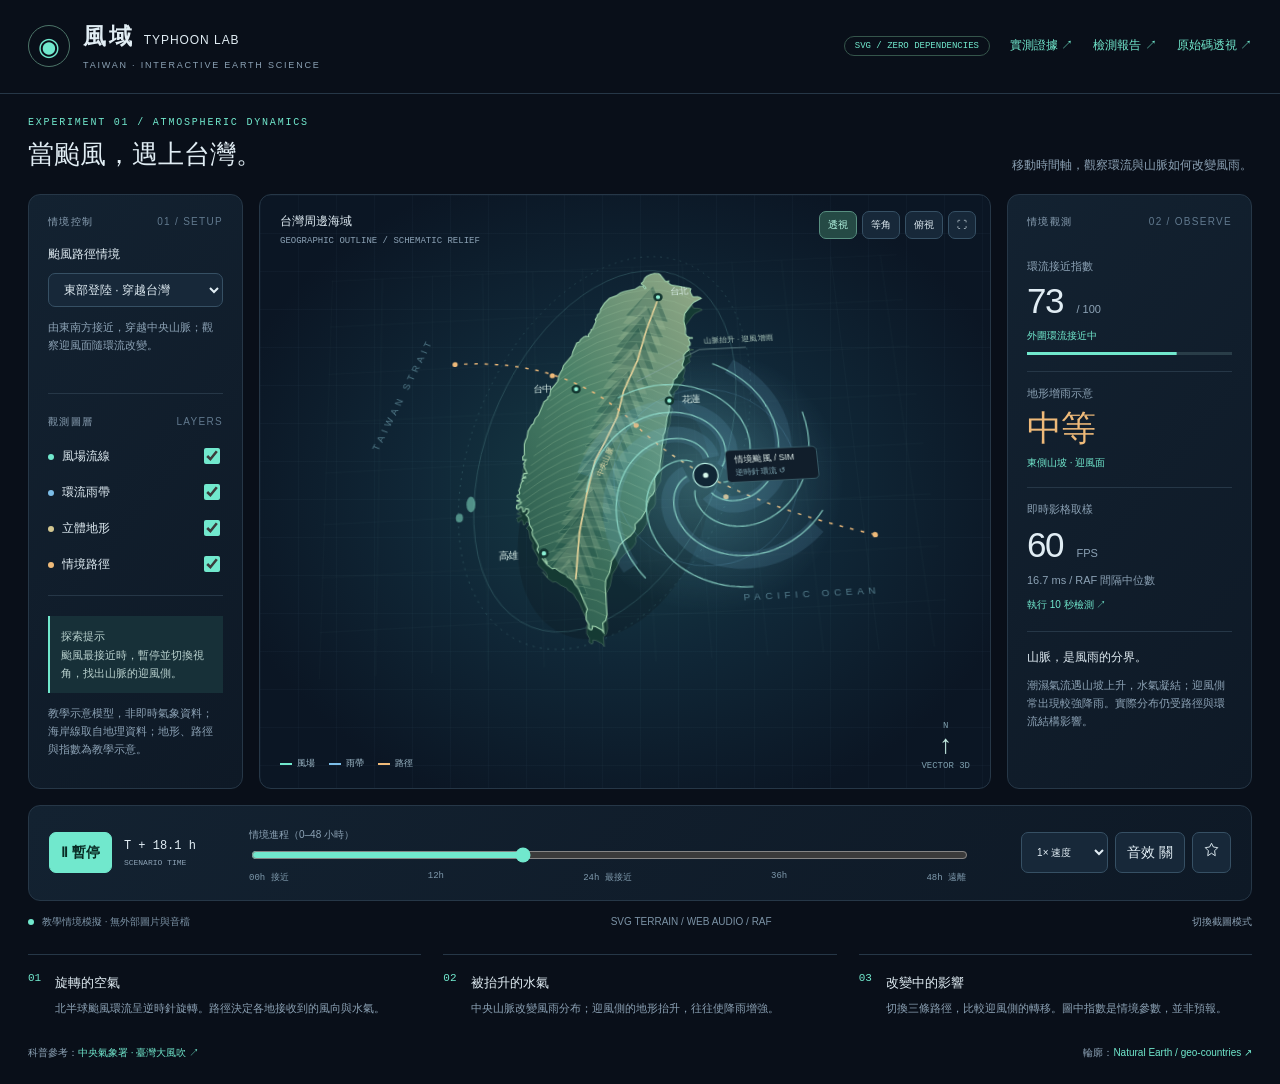
==== commit cc699f1a: "Publish approved test scores and use the configured Pages branch deployment" ====
--- a/index.html
+++ b/index.html
@@ -172,7 +172,7 @@
 </div>
 <nav aria-label="主要導覽">
 <span class="badge">SVG / ZERO DEPENDENCIES</span>
-<a href="review.html">檢測報告 ↗</a>
+<a href="verification.html">實測證據 ↗</a><a href="review.html">檢測報告 ↗</a>
 <a href="pointout.html">原始碼透視 ↗</a>
 </nav>
 </header>
